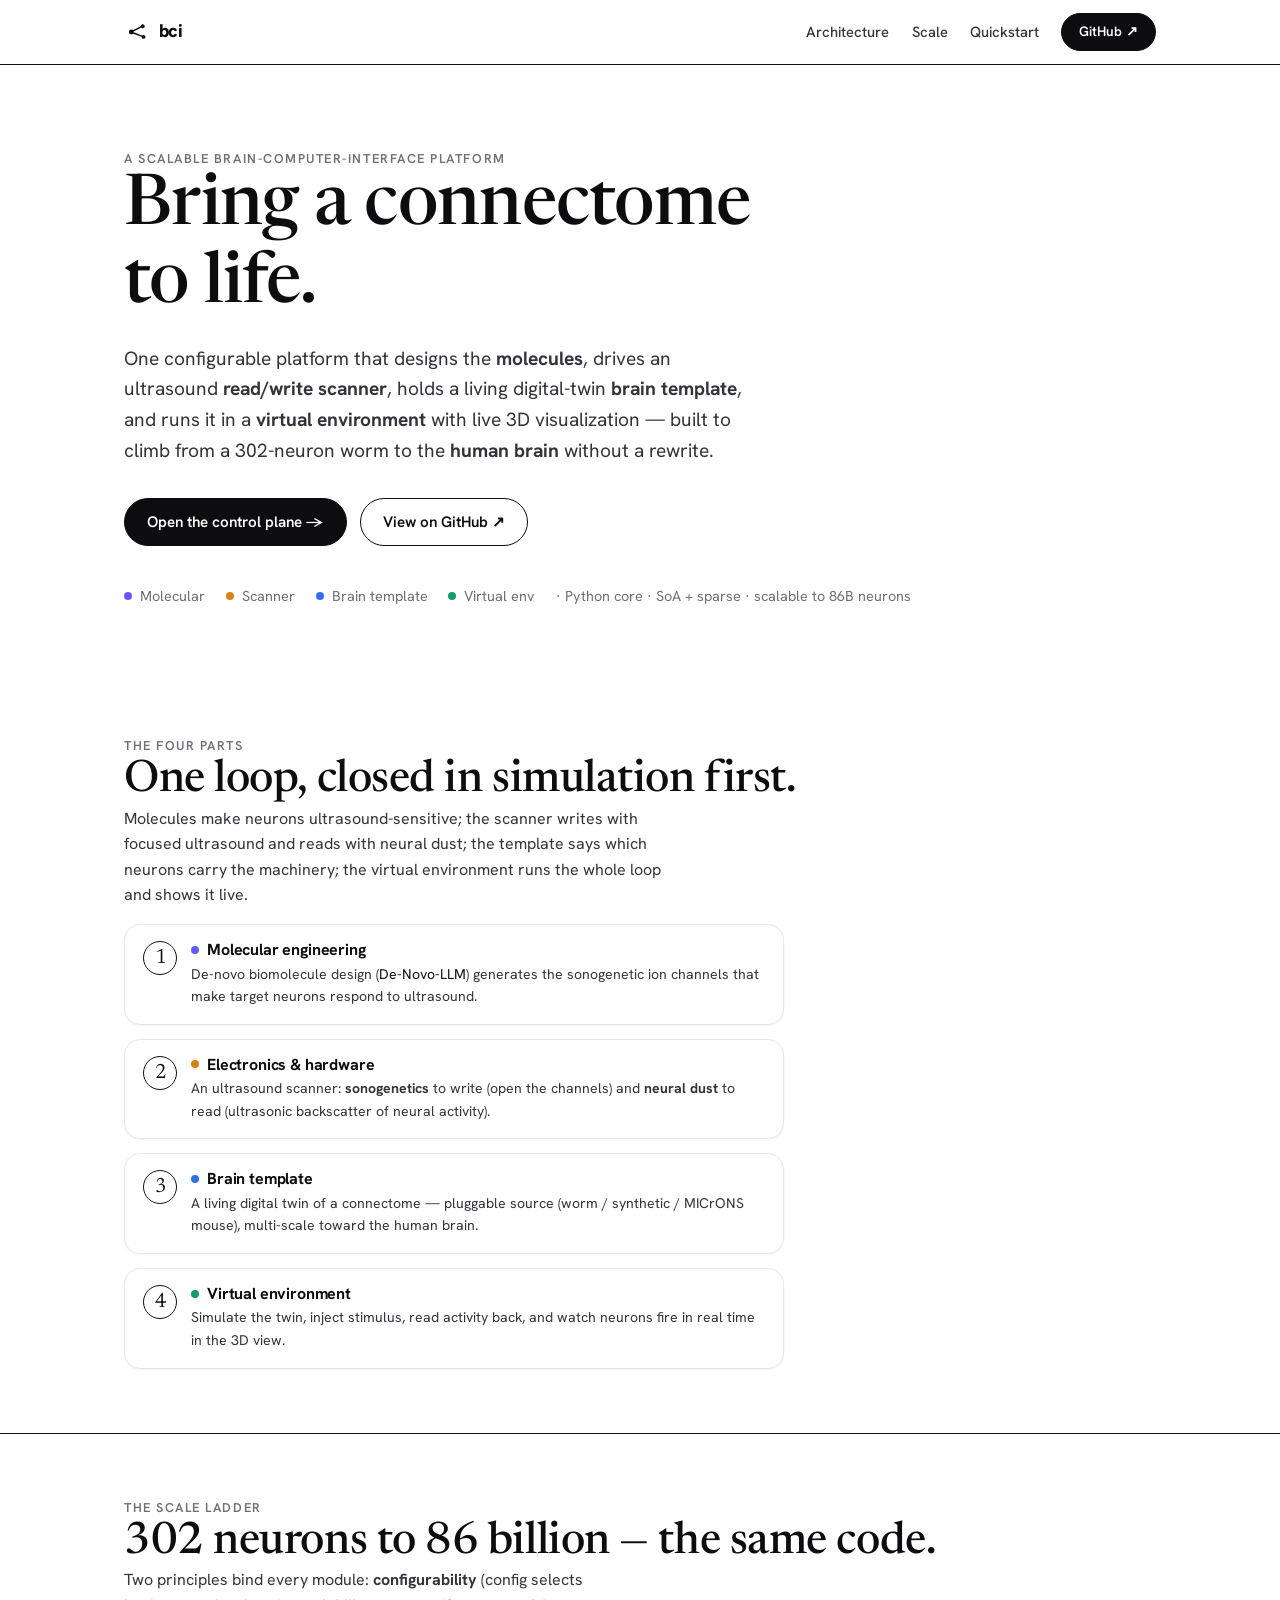
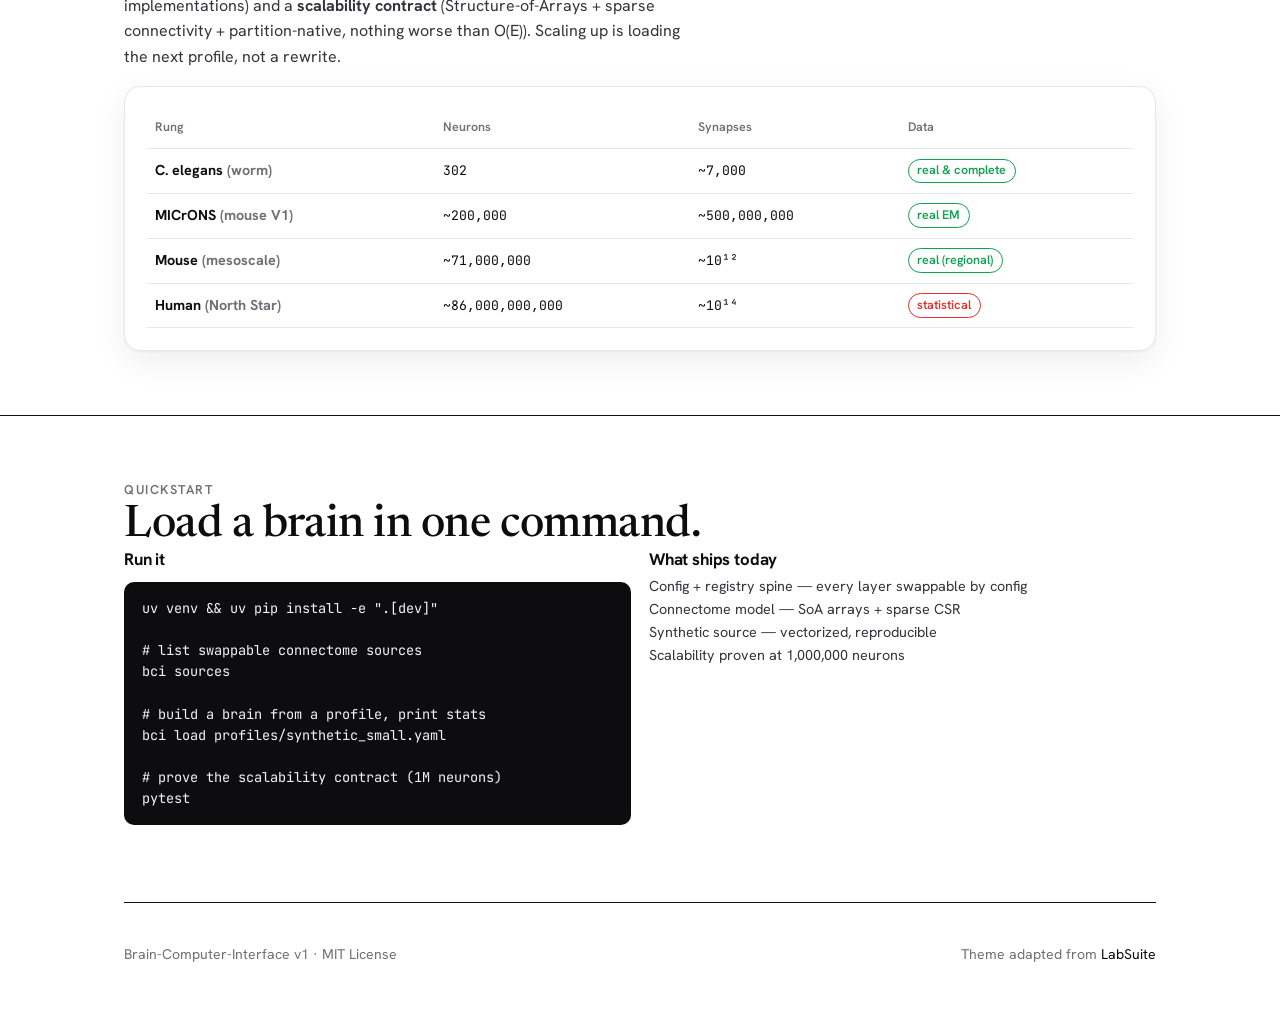
==== docs/index.html @ 8dbe5da9 "Professional repo: MIT license, README with badges, LabSuite-themed GitHub Pages site - LICENSE (MIT" ====
<!doctype html>
<html lang="en">
<head>
  <meta charset="utf-8" />
  <meta name="viewport" content="width=device-width, initial-scale=1" />
  <title>Brain-Computer-Interface — a scalable connectome simulator</title>
  <meta name="description" content="A configurable, scalable platform that brings a connectome to life: molecular design, an ultrasound read/write scanner, a living digital-twin brain template, and a virtual environment with live 3D visualization. Built to climb from a 302-neuron worm to the human brain." />
  <link rel="preconnect" href="https://fonts.googleapis.com" />
  <link rel="preconnect" href="https://fonts.gstatic.com" crossorigin />
  <link href="https://fonts.googleapis.com/css2?family=Newsreader:opsz,wght@6..72,400;6..72,500&family=Hanken+Grotesk:wght@400;500;600;700;800&family=JetBrains+Mono:wght@400;600&display=swap" rel="stylesheet" />
  <link rel="stylesheet" href="assets/theme.css" />
  <style>
    .hero { padding: 84px 0 64px; }
    .hero h1 { max-width: 15ch; }
    .hero .lead { font-size: 1.2rem; max-width: 58ch; margin-top: 1.2rem; }
    .cta-row { display: flex; gap: .8rem; margin-top: 2rem; flex-wrap: wrap; }
    .stack-meta { display: flex; gap: 1.3rem; margin-top: 2.4rem; flex-wrap: wrap; color: var(--muted); font-size: .9rem; }
    .stack-meta span { display: inline-flex; align-items: center; gap: .5rem; }

    .flow { display: grid; gap: 14px; max-width: 660px; margin: 8px 0 0; }
    .flow .node { display: grid; grid-template-columns: auto 1fr; gap: 14px; align-items: start;
      border: 1px solid var(--hair); border-radius: var(--radius); padding: 16px 18px; box-shadow: var(--shadow-sm); background: var(--paper); }
    .flow .node .idx { font-family: var(--serif); font-size: 1.3rem; color: var(--ink); width: 34px; height: 34px; display: grid; place-items: center; border: 1.5px solid var(--rule); border-radius: 50%; }
    .flow .node h3 { font-family: var(--sans); font-weight: 700; font-size: 1rem; display: flex; align-items: center; gap: .5rem; }
    .flow .node p { margin: .25rem 0 0; font-size: .88rem; }

    .features { display: grid; grid-template-columns: repeat(2, 1fr); gap: 18px; }
    @media (max-width: 720px) { .features { grid-template-columns: 1fr; } }
    .feature h3 { font-family: var(--sans); font-weight: 700; font-size: 1.05rem; margin-bottom: .4rem; }
    .feature p { font-size: .9rem; margin: 0; }

    .ladder td:first-child { font-weight: 700; }
    .ladder .mono { font-size: .82rem; }
    .footer { padding: 40px 0 64px; color: var(--muted); font-size: .88rem; display: flex; justify-content: space-between; flex-wrap: wrap; gap: 1rem; }
  </style>
</head>
<body>

  <nav class="nav">
    <div class="wrap">
      <a class="brand" href="./">
        <svg viewBox="0 0 32 32" fill="none" aria-hidden="true">
          <circle cx="9" cy="16" r="3" fill="currentColor"/>
          <circle cx="23" cy="9" r="2.4" fill="currentColor"/>
          <circle cx="24" cy="22" r="2.4" fill="currentColor"/>
          <path d="M11.6 14.7 20.8 9.8M11.7 17.2 21.7 21" stroke="currentColor" stroke-width="1.8" stroke-linecap="round"/>
        </svg>
        bci
      </a>
      <div class="nav-links">
        <a href="#parts">Architecture</a>
        <a href="#scale">Scale</a>
        <a href="#quickstart">Quickstart</a>
        <a class="btn btn-sm" href="https://github.com/sanjaydoc/Brain-Computer-Interface-v1">GitHub ↗</a>
      </div>
    </div>
  </nav>

  <header class="hero">
    <div class="wrap">
      <div class="eyebrow">A scalable brain-computer-interface platform</div>
      <h1>Bring a connectome to life.</h1>
      <p class="lead">One configurable platform that designs the <strong>molecules</strong>, drives an ultrasound <strong>read/write scanner</strong>, holds a living digital-twin <strong>brain template</strong>, and runs it in a <strong>virtual environment</strong> with live 3D visualization — built to climb from a 302-neuron worm to the <strong>human brain</strong> without a rewrite.</p>
      <div class="cta-row">
        <a class="btn" href="app/">Open the control plane →</a>
        <a class="btn ghost" href="https://github.com/sanjaydoc/Brain-Computer-Interface-v1">View on GitHub ↗</a>
      </div>
      <div class="stack-meta">
        <span><i class="dot molecular"></i> Molecular</span>
        <span><i class="dot scanner"></i> Scanner</span>
        <span><i class="dot template"></i> Brain template</span>
        <span><i class="dot venv"></i> Virtual env</span>
        <span>· Python core · SoA + sparse · scalable to 86B neurons</span>
      </div>
    </div>
  </header>

  <section class="section" id="parts">
    <div class="wrap">
      <div class="eyebrow">The four parts</div>
      <h2>One loop, closed in simulation first.</h2>
      <p style="max-width:60ch">Molecules make neurons ultrasound-sensitive; the scanner writes with focused ultrasound and reads with neural dust; the template says which neurons carry the machinery; the virtual environment runs the whole loop and shows it live.</p>
      <div class="flow">
        <div class="node"><div class="idx">1</div><div>
          <h3><i class="dot molecular"></i> Molecular engineering</h3>
          <p>De-novo biomolecule design (<a href="https://github.com/sanjaydoc/De-Novo-LLM">De-Novo-LLM</a>) generates the sonogenetic ion channels that make target neurons respond to ultrasound.</p></div></div>
        <div class="node"><div class="idx">2</div><div>
          <h3><i class="dot scanner"></i> Electronics &amp; hardware</h3>
          <p>An ultrasound scanner: <strong>sonogenetics</strong> to write (open the channels) and <strong>neural dust</strong> to read (ultrasonic backscatter of neural activity).</p></div></div>
        <div class="node"><div class="idx">3</div><div>
          <h3><i class="dot template"></i> Brain template</h3>
          <p>A living digital twin of a connectome — pluggable source (worm / synthetic / MICrONS mouse), multi-scale toward the human brain.</p></div></div>
        <div class="node"><div class="idx">4</div><div>
          <h3><i class="dot venv"></i> Virtual environment</h3>
          <p>Simulate the twin, inject stimulus, read activity back, and watch neurons fire in real time in the 3D view.</p></div></div>
      </div>
    </div>
  </section>

  <section class="section" id="scale">
    <div class="wrap">
      <div class="eyebrow">The scale ladder</div>
      <h2>302 neurons to 86 billion — the same code.</h2>
      <p style="max-width:62ch">Two principles bind every module: <strong>configurability</strong> (config selects implementations) and a <strong>scalability contract</strong> (Structure-of-Arrays + sparse connectivity + partition-native, nothing worse than O(E)). Scaling up is loading the next profile, not a rewrite.</p>
      <div class="card">
        <table class="ladder">
          <thead><tr><th>Rung</th><th>Neurons</th><th>Synapses</th><th>Data</th></tr></thead>
          <tbody>
            <tr><td>C. elegans <span class="muted">(worm)</span></td><td class="mono">302</td><td class="mono">~7,000</td><td><span class="chip allow">real &amp; complete</span></td></tr>
            <tr><td>MICrONS <span class="muted">(mouse V1)</span></td><td class="mono">~200,000</td><td class="mono">~500,000,000</td><td><span class="chip allow">real EM</span></td></tr>
            <tr><td>Mouse <span class="muted">(mesoscale)</span></td><td class="mono">~71,000,000</td><td class="mono">~10¹²</td><td><span class="chip allow">real (regional)</span></td></tr>
            <tr><td>Human <span class="muted">(North Star)</span></td><td class="mono">~86,000,000,000</td><td class="mono">~10¹⁴</td><td><span class="chip deny">statistical</span></td></tr>
          </tbody>
        </table>
      </div>
    </div>
  </section>

  <section class="section" id="quickstart">
    <div class="wrap">
      <div class="eyebrow">Quickstart</div>
      <h2>Load a brain in one command.</h2>
      <div class="features">
        <div class="feature">
          <h3>Run it</h3>
          <pre><code>uv venv &amp;&amp; uv pip install -e ".[dev]"

# list swappable connectome sources
bci sources

# build a brain from a profile, print stats
bci load profiles/synthetic_small.yaml

# prove the scalability contract (1M neurons)
pytest</code></pre>
        </div>
        <div class="feature">
          <h3>What ships today</h3>
          <p class="vitem">Config + registry spine — every layer swappable by config</p>
          <p class="vitem">Connectome model — SoA arrays + sparse CSR</p>
          <p class="vitem">Synthetic source — vectorized, reproducible</p>
          <p class="vitem">Scalability proven at 1,000,000 neurons</p>
        </div>
      </div>
    </div>
  </section>

  <div class="wrap"><hr class="rule" /></div>
  <footer class="footer">
    <div class="wrap" style="display:flex; justify-content:space-between; width:100%; flex-wrap:wrap; gap:1rem;">
      <span>Brain-Computer-Interface v1 · MIT License</span>
      <span>Theme adapted from <a href="https://github.com/sanjaydoc/LabSuite">LabSuite</a></span>
    </div>
  </footer>

</body>
</html>
---- docs/assets/theme.css ----
/* BCI design system -- adapted from the LabSuite theme (github.com/sanjaydoc/LabSuite):
   light, monochrome, editorial. Elegant serif display + humanist sans body,
   thin dark full-width rules, black pill buttons, white cards with soft shadow
   and hairline dividers, generous whitespace. Shared across the marketing page
   (docs/index.html) and the GUI control plane (docs/app/). */

:root {
  --paper: #ffffff;
  --paper-2: #fafafa;
  --ink: #0d0d0f;      /* near-black display + primary text */
  --ink-2: #33333b;    /* dark slate for card body copy */
  --muted: #6f6f78;    /* small grey labels */
  --faint: #9a9aa2;
  --hair: #e7e7ea;     /* light hairline dividers inside cards */
  --rule: #111114;     /* the signature strong dark full-width rule */

  --accent: #0d0d0f;   /* actions are black, like Merge */
  --ok: #12a150;       /* bright green (ALLOW) */
  --ok-bg: #e8f2ec;
  --no: #e0332d;       /* bright red (DENY) */
  --no-bg: #f6ebe9;

  /* small part-accent dots for wayfinding (kept subtle) — the four BCI parts */
  --molecular: #635bff;  /* P1 molecular */
  --scanner: #d98218;    /* P2 hardware / scanner */
  --template: #2f6fed;   /* P3 brain template */
  --venv: #0e9f6e;       /* P4 virtual environment */

  --shadow-sm: 0 1px 2px rgba(16, 16, 20, .05);
  --shadow: 0 1px 2px rgba(16, 16, 20, .04), 0 10px 34px rgba(16, 16, 20, .07);
  --radius: 16px;
  --radius-sm: 10px;
  --pill: 999px;
  --maxw: 1080px;

  --serif: "Newsreader", Georgia, "Times New Roman", serif;
  --sans: "Hanken Grotesk", -apple-system, BlinkMacSystemFont, "Segoe UI", Roboto, Helvetica, Arial, sans-serif;
}

* { box-sizing: border-box; }

html { -webkit-text-size-adjust: 100%; }

body {
  margin: 0;
  background: var(--paper);
  color: var(--ink);
  font-family: var(--sans);
  font-size: 16px;
  line-height: 1.6;
  -webkit-font-smoothing: antialiased;
  text-rendering: optimizeLegibility;
}

a { color: var(--ink); text-decoration: none; }
a:hover { text-decoration: underline; }

h1, h2, h3 { font-family: var(--serif); font-weight: 500; letter-spacing: -0.01em; line-height: 1.1; margin: 0; }
h1 { font-size: clamp(2.6rem, 6vw, 4.4rem); }
h2 { font-size: clamp(1.8rem, 4vw, 2.8rem); }
h3 { font-size: 1.35rem; }

p { margin: 0 0 1rem; color: var(--ink-2); }

.wrap { max-width: var(--maxw); margin: 0 auto; padding: 0 24px; }

/* --- the signature dark rule ------------------------------------------- */
.rule { border: 0; border-top: 1.5px solid var(--rule); margin: 0; }
.section { padding: 64px 0; }
.section + .section { border-top: 1.5px solid var(--rule); }

/* --- small grey label (Merge "Location / Employment Type" style) -------- */
.label {
  font-size: .74rem;
  color: var(--muted);
  letter-spacing: .01em;
  text-transform: none;
  margin-bottom: .25rem;
}
.eyebrow {
  font-size: .8rem;
  letter-spacing: .12em;
  text-transform: uppercase;
  color: var(--muted);
  font-weight: 600;
}

/* --- buttons: Merge-style pills ---------------------------------------- *
 * Two tiers, matching merge.io:
 *   .btn            solid black PILL  — primary CTAs ("Join us! →")
 *   .btn.ghost/.act white OUTLINE pill — secondary/inline ("Upload file")
 * Everything is fully rounded (border-radius: 999px). */
.btn {
  display: inline-flex; align-items: center; justify-content: center; gap: .5rem; white-space: nowrap;
  background: var(--ink); color: #fff;
  font-family: var(--sans); font-weight: 600; font-size: .95rem;
  padding: .68rem 1.4rem; border: 1.5px solid var(--ink); border-radius: 999px; cursor: pointer;
  transition: transform .12s ease, opacity .12s ease, background .12s ease, color .12s ease;
}
.btn:hover { opacity: .9; text-decoration: none; transform: translateY(-1px); }
.btn.ghost { background: transparent; color: var(--ink); border: 1.5px solid var(--ink); }
.btn.ghost:hover { background: var(--ink); color: #fff; opacity: 1; }
.btn:disabled { opacity: .4; cursor: not-allowed; transform: none; }
.btn-sm { padding: .46rem 1.05rem; font-size: .85rem; }

/* Inline/secondary action pill (in tables, cards): light outline, inverts on
   hover. This is the Merge "Upload file" look — far cleaner in a table than a
   solid-black block, and still fully monochrome. */
.btn.act {
  background: var(--paper); color: var(--ink); border: 1.5px solid var(--rule);
  font-weight: 600; font-size: .76rem; padding: .3rem .9rem;
}
.btn.act:hover { background: var(--ink); color: #fff; border-color: var(--ink); opacity: 1; transform: none; }

/* --- cards ------------------------------------------------------------- */
.card {
  background: var(--paper);
  border: 1px solid var(--hair);
  border-radius: var(--radius);
  box-shadow: var(--shadow);
  padding: 22px;
}
.card .divider { border: 0; border-top: 1px solid var(--hair); margin: 14px 0; }

/* --- chips / status ---------------------------------------------------- */
.chip {
  display: inline-flex; align-items: center; gap: .4rem; white-space: nowrap;
  font-size: .78rem; font-weight: 600; line-height: 1.35;
  padding: .18rem .55rem; border-radius: var(--pill);
  border: 1px solid var(--hair); color: var(--ink-2); background: var(--paper-2);
}
/* Status chips: outline pills in the same language as the action buttons —
   bright colored border + text on a transparent ground (no filled blob). */
.chip.allow { color: var(--ok); background: transparent; border: 1.5px solid var(--ok); }
.chip.deny { color: var(--no); background: transparent; border: 1.5px solid var(--no); }
.dot { width: 8px; height: 8px; border-radius: 50%; display: inline-block; }
.dot.molecular { background: var(--molecular); }
.dot.scanner { background: var(--scanner); }
.dot.template { background: var(--template); }
.dot.venv { background: var(--venv); }

/* --- code -------------------------------------------------------------- */
code, pre, .mono { font-family: "JetBrains Mono", ui-monospace, SFMono-Regular, Menlo, Consolas, monospace; }
pre {
  background: #0d0d0f; color: #f4f4f5;
  border-radius: var(--radius-sm); padding: 16px 18px; overflow-x: auto;
  font-size: .85rem; line-height: 1.55;
}
:not(pre) > code {
  background: var(--paper-2); border: 1px solid var(--hair);
  border-radius: 6px; padding: .1rem .35rem; font-size: .85em;
}

/* --- nav --------------------------------------------------------------- */
.nav {
  position: sticky; top: 0; z-index: 20;
  background: rgba(255, 255, 255, .82);
  backdrop-filter: saturate(140%) blur(10px);
  border-bottom: 1.5px solid var(--rule);
}
.nav .wrap { display: flex; align-items: center; justify-content: space-between; height: 64px; }
.brand { display: flex; align-items: center; gap: .55rem; font-weight: 800; font-size: 1.15rem; letter-spacing: -.02em; }
.brand svg { width: 26px; height: 26px; }
.nav-links { display: flex; align-items: center; gap: 1.4rem; }
/* Plain nav links are grey ink; buttons (.btn) keep their own white text --
   scope this rule so it doesn't override the button's colour (specificity clash). */
.nav-links a:not(.btn) { font-size: .92rem; color: var(--ink-2); font-weight: 500; }
.nav-links a:not(.btn):hover { color: var(--ink); }
.nav-links a.btn { color: #fff; }
.nav-links a.btn.ghost { color: var(--ink); }

/* --- tables ------------------------------------------------------------ */
table { border-collapse: collapse; width: 100%; font-size: .9rem; }
th, td { text-align: left; padding: .6rem .5rem; border-bottom: 1px solid var(--hair); }
th { color: var(--muted); font-weight: 600; font-size: .78rem; }

.muted { color: var(--muted); }
.center { text-align: center; }

@media (max-width: 720px) {
  .nav .wrap { height: 56px; gap: .5rem; padding: 0 16px; }
  .brand { font-size: 1rem; gap: .4rem; }
  .brand svg { width: 22px; height: 22px; }
  .brand .muted { display: none; }        /* hide the "control plane" subtitle */
  .nav-links { gap: .55rem; }
  .nav-links a:not(.btn) { display: none; }
  .nav-links .btn-sm { padding: .4rem .7rem; font-size: .82rem; }
  .section { padding: 44px 0; }
}
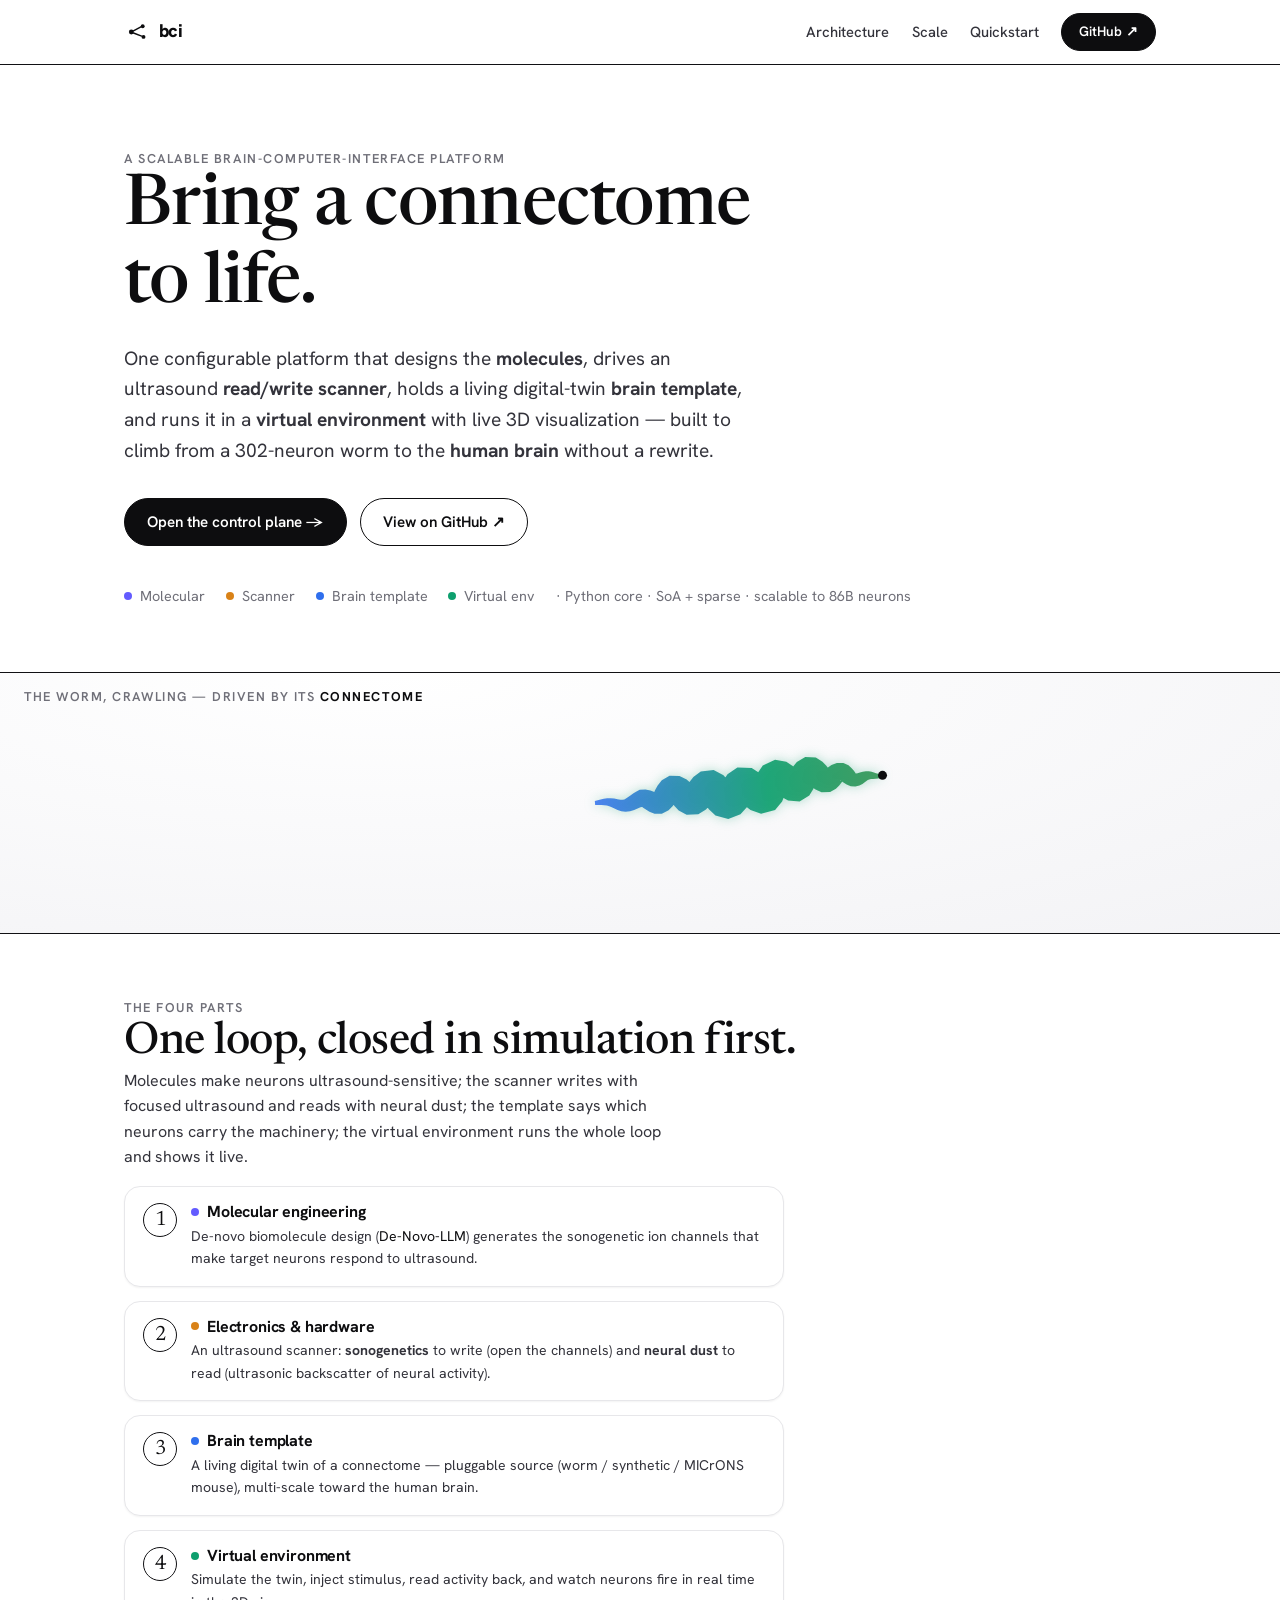
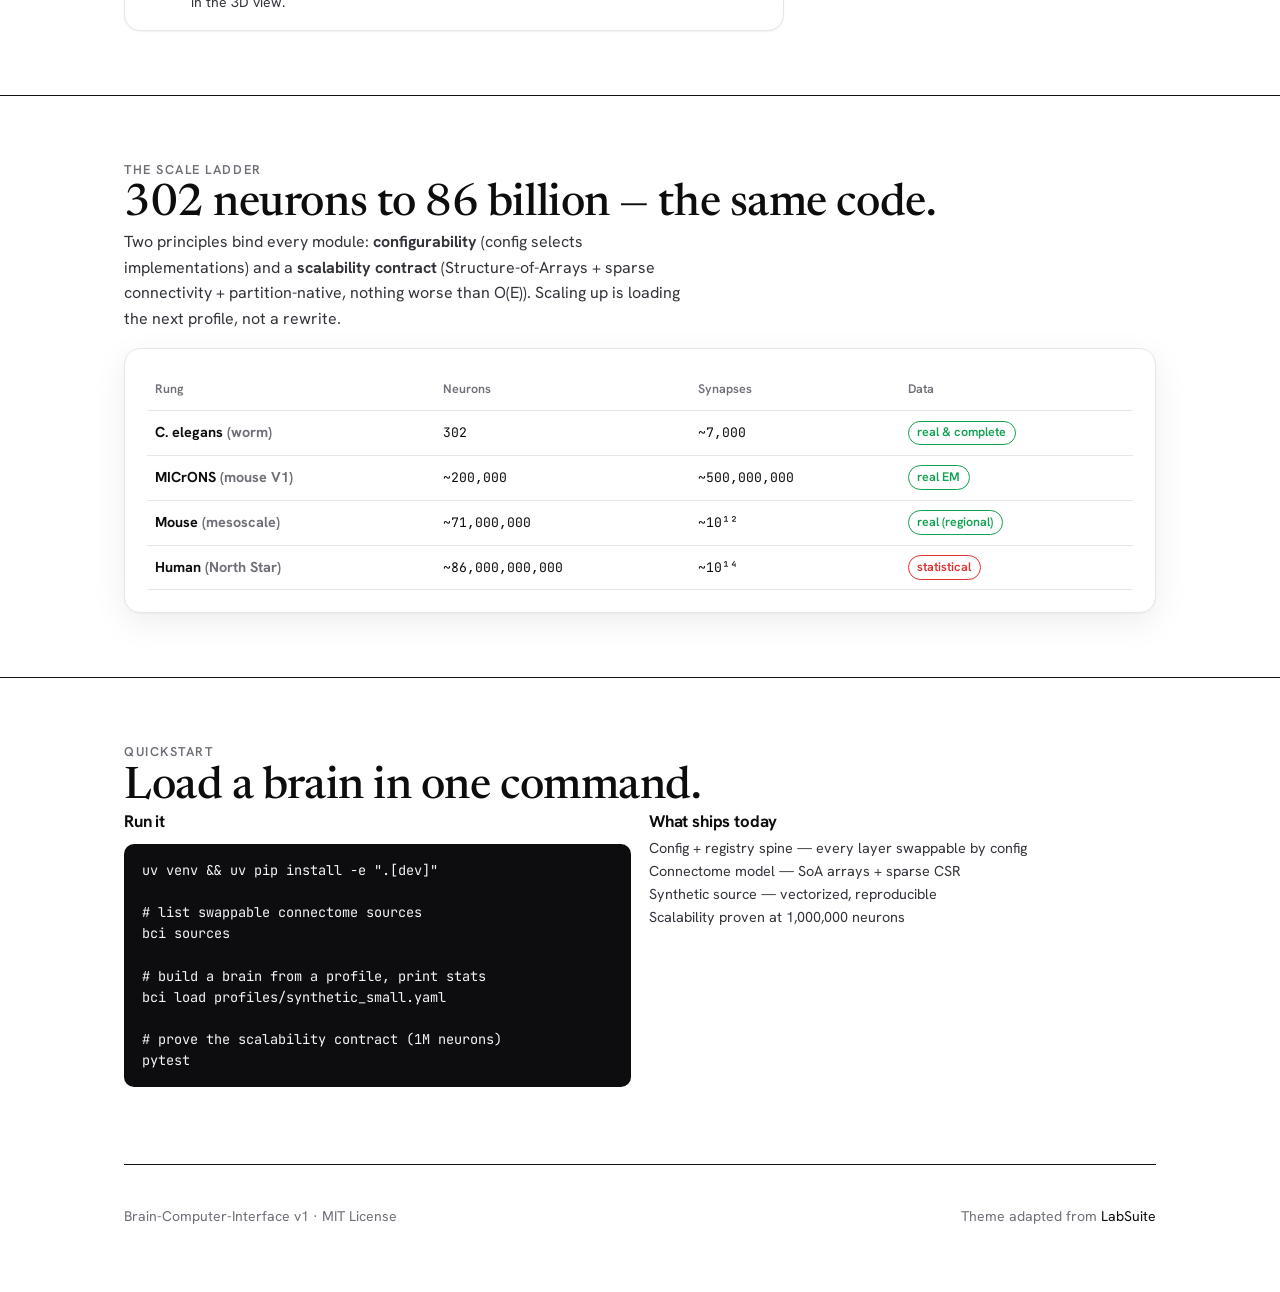
==== commit dd1e8d71: "Live demo: run the brain, write stimuli, watch the worm crawl - js/sim.js: browser LIF over the real" ====
--- a/docs/index.html
+++ b/docs/index.html
@@ -32,6 +32,14 @@
     .ladder td:first-child { font-weight: 700; }
     .ladder .mono { font-size: .82rem; }
     .footer { padding: 40px 0 64px; color: var(--muted); font-size: .88rem; display: flex; justify-content: space-between; flex-wrap: wrap; gap: 1rem; }
+
+    .wormband { border-top: 1.5px solid var(--rule); border-bottom: 1.5px solid var(--rule);
+      background: radial-gradient(120% 160% at 30% 0%, #ffffff 0%, #f1f1f4 100%); position: relative; }
+    .wormband canvas { display: block; width: 100%; height: 260px; }
+    .wormband .cap { position: absolute; top: 14px; left: 24px; font-size: .8rem; letter-spacing: .12em;
+      text-transform: uppercase; color: var(--muted); font-weight: 600; }
+    .wormband .cap b { color: var(--ink); }
+    @media (max-width: 640px) { .wormband canvas { height: 180px; } }
   </style>
 </head>
 <body>
@@ -74,6 +82,26 @@
       </div>
     </div>
   </header>
+
+  <div class="wormband">
+    <div class="cap">the worm, crawling — driven by its <b>connectome</b></div>
+    <canvas id="hero-worm"></canvas>
+  </div>
+
+  <script type="module">
+    import { WormViz } from './app/js/worm2d.js';
+    const worm = new WormViz(document.getElementById('hero-worm'), { bodyLen: 110, width: 17, base: 1.7 });
+    addEventListener('resize', () => worm.resize());
+    let t = 0, cmd = 0.6, nextTurn = 220;
+    (function loop() {
+      t++;
+      if (t > nextTurn) { cmd = Math.random() < 0.32 ? -1 : 0.7; nextTurn = t + 160 + Math.random() * 260; }
+      cmd += (0.6 - cmd) * 0.008;               // relax toward forward crawl
+      const act = 0.28 + 0.18 * Math.sin(t * 0.05) + (cmd < 0 ? 0.32 : 0);
+      worm.frame({ drive: 0.5 + 1.2 * Math.abs(cmd) + act, dir: cmd < -0.05 ? -1 : 1, activity: act, turn: cmd < 0 ? 0.6 : 0 });
+      requestAnimationFrame(loop);
+    })();
+  </script>
 
   <section class="section" id="parts">
     <div class="wrap">
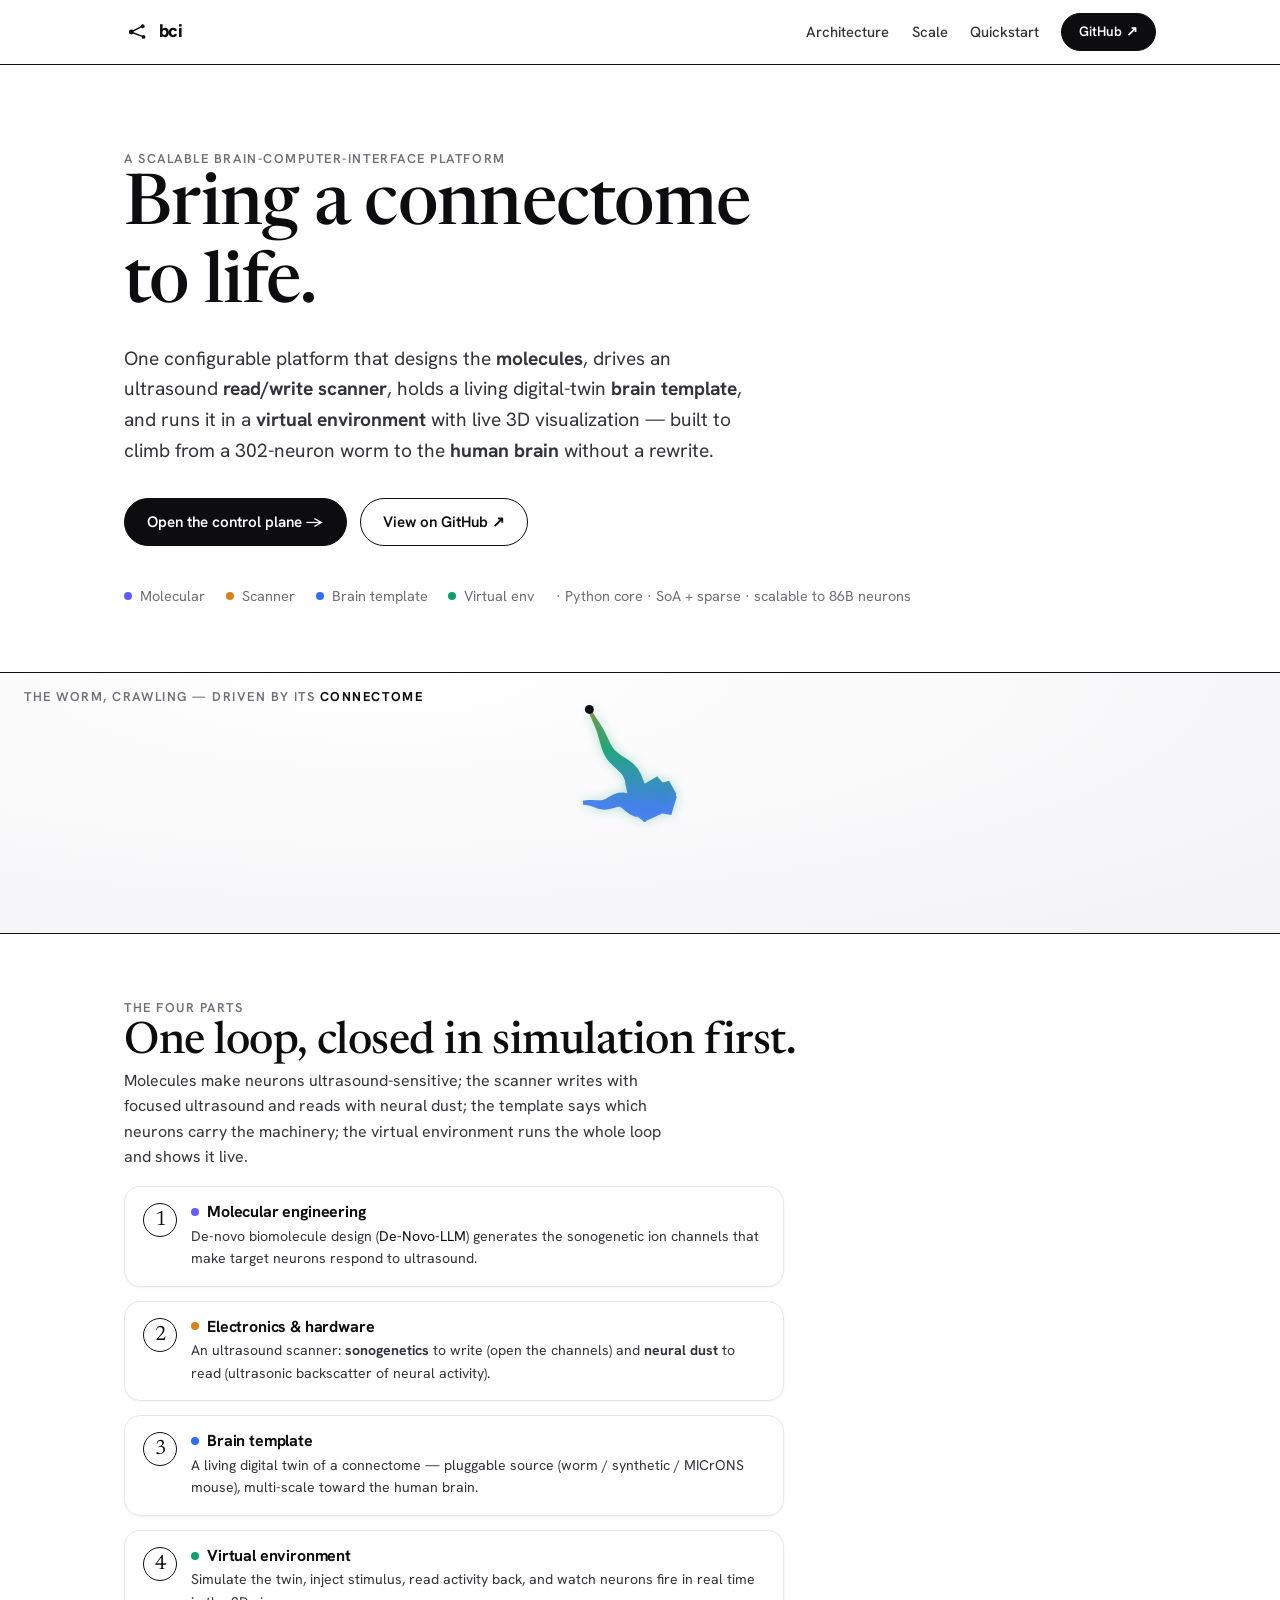
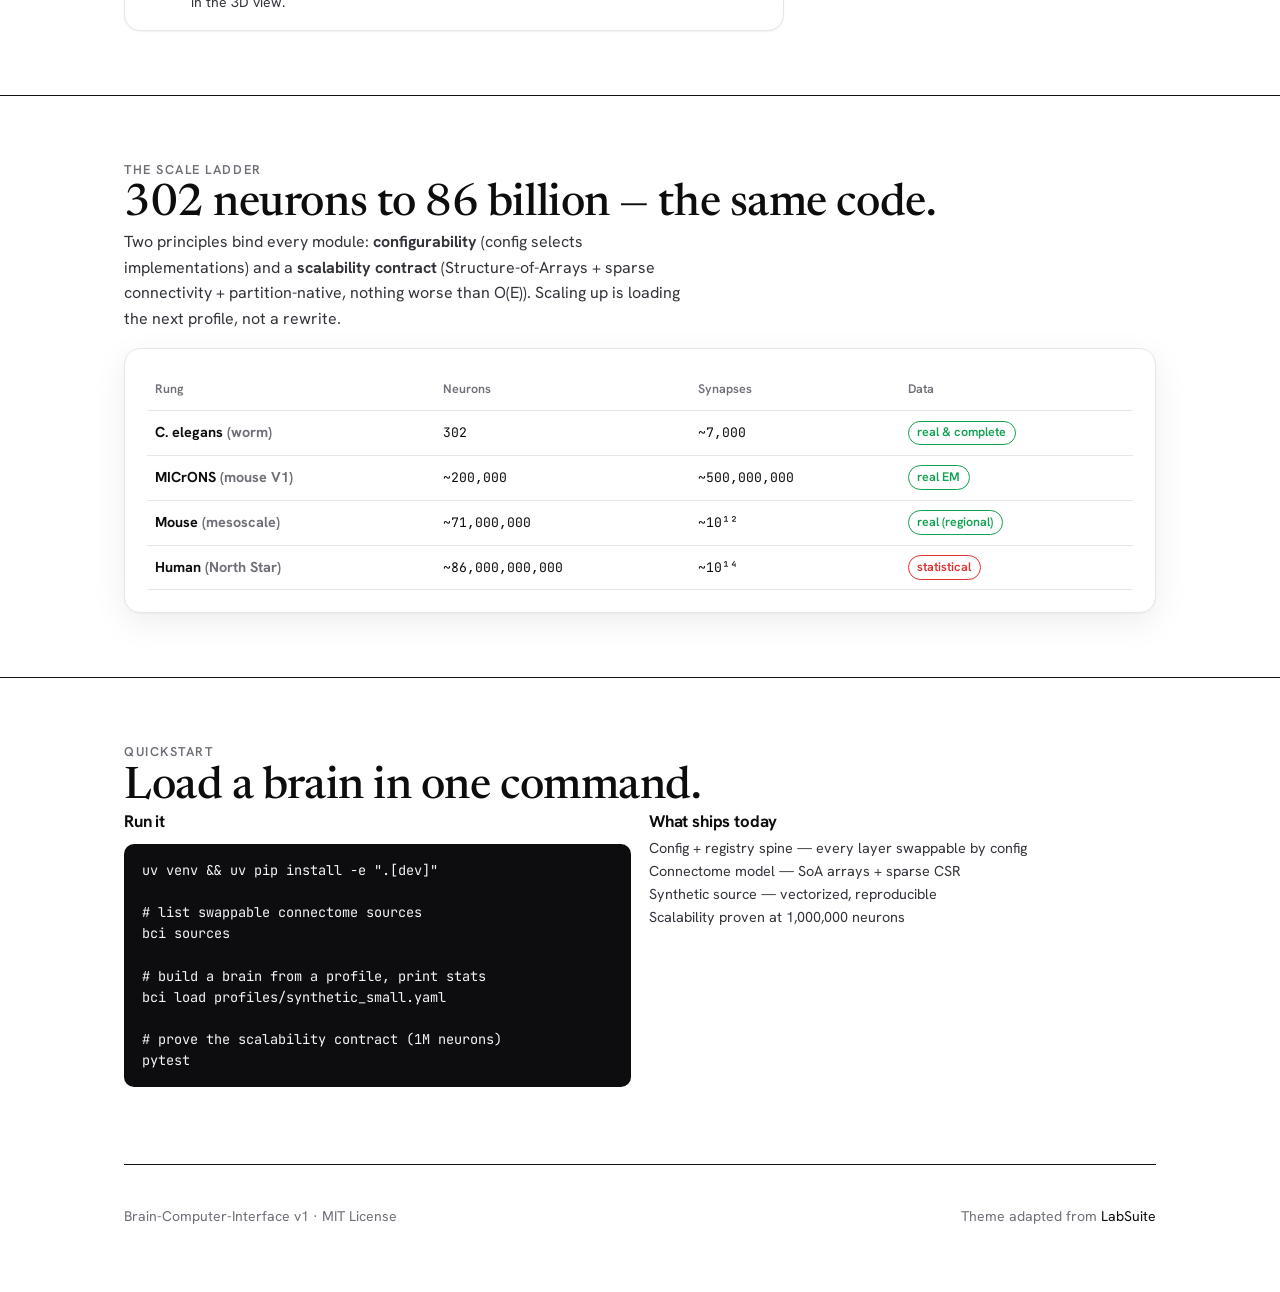
==== commit 4e92cd0b: "Emergent sim + mobile fix - sim now fully emergent: per-neuron synaptic normalization; locomotion de" ====
--- a/docs/index.html
+++ b/docs/index.html
@@ -89,18 +89,27 @@
   </div>
 
   <script type="module">
+    // The hero worm is driven by a real LIF simulation of the connectome — the same
+    // BrainSim the control plane uses. It periodically drives the forward/reverse command
+    // circuits, and locomotion is decoded live from the command neurons.
     import { WormViz } from './app/js/worm2d.js';
+    import { BrainSim } from './app/js/sim.js';
     const worm = new WormViz(document.getElementById('hero-worm'), { bodyLen: 110, width: 17, base: 1.7 });
     addEventListener('resize', () => worm.resize());
-    let t = 0, cmd = 0.6, nextTurn = 220;
-    (function loop() {
-      t++;
-      if (t > nextTurn) { cmd = Math.random() < 0.32 ? -1 : 0.7; nextTurn = t + 160 + Math.random() * 260; }
-      cmd += (0.6 - cmd) * 0.008;               // relax toward forward crawl
-      const act = 0.28 + 0.18 * Math.sin(t * 0.05) + (cmd < 0 ? 0.32 : 0);
-      worm.frame({ drive: 0.5 + 1.2 * Math.abs(cmd) + act, dir: cmd < -0.05 ? -1 : 1, activity: act, turn: cmd < 0 ? 0.6 : 0 });
-      requestAnimationFrame(loop);
-    })();
+    fetch('./app/data/celegans.json').then((r) => r.json()).then((d) => {
+      const sim = new BrainSim(d);
+      let t = 0, nextStim = 60;
+      (function loop() {
+        t++;
+        for (let s = 0; s < 2; s++) sim.step();
+        if (t > nextStim) { sim.stimulateRole(Math.random() < 0.4 ? 'rev' : 'fwd'); nextStim = t + 80 + Math.random() * 150; }
+        const loco = sim.locomotion();
+        let mean = 0; for (let i = 0; i < sim.n; i++) mean += sim.act[i]; mean /= sim.n;
+        const active = mean > 0.015, dir = loco < -0.02 ? -1 : 1;
+        worm.frame({ drive: active ? 0.5 + 1.7 * Math.abs(loco) + 1.2 * mean : 0.22, dir, activity: mean, turn: dir < 0 ? 0.6 : 0 });
+        requestAnimationFrame(loop);
+      })();
+    });
   </script>
 
   <section class="section" id="parts">
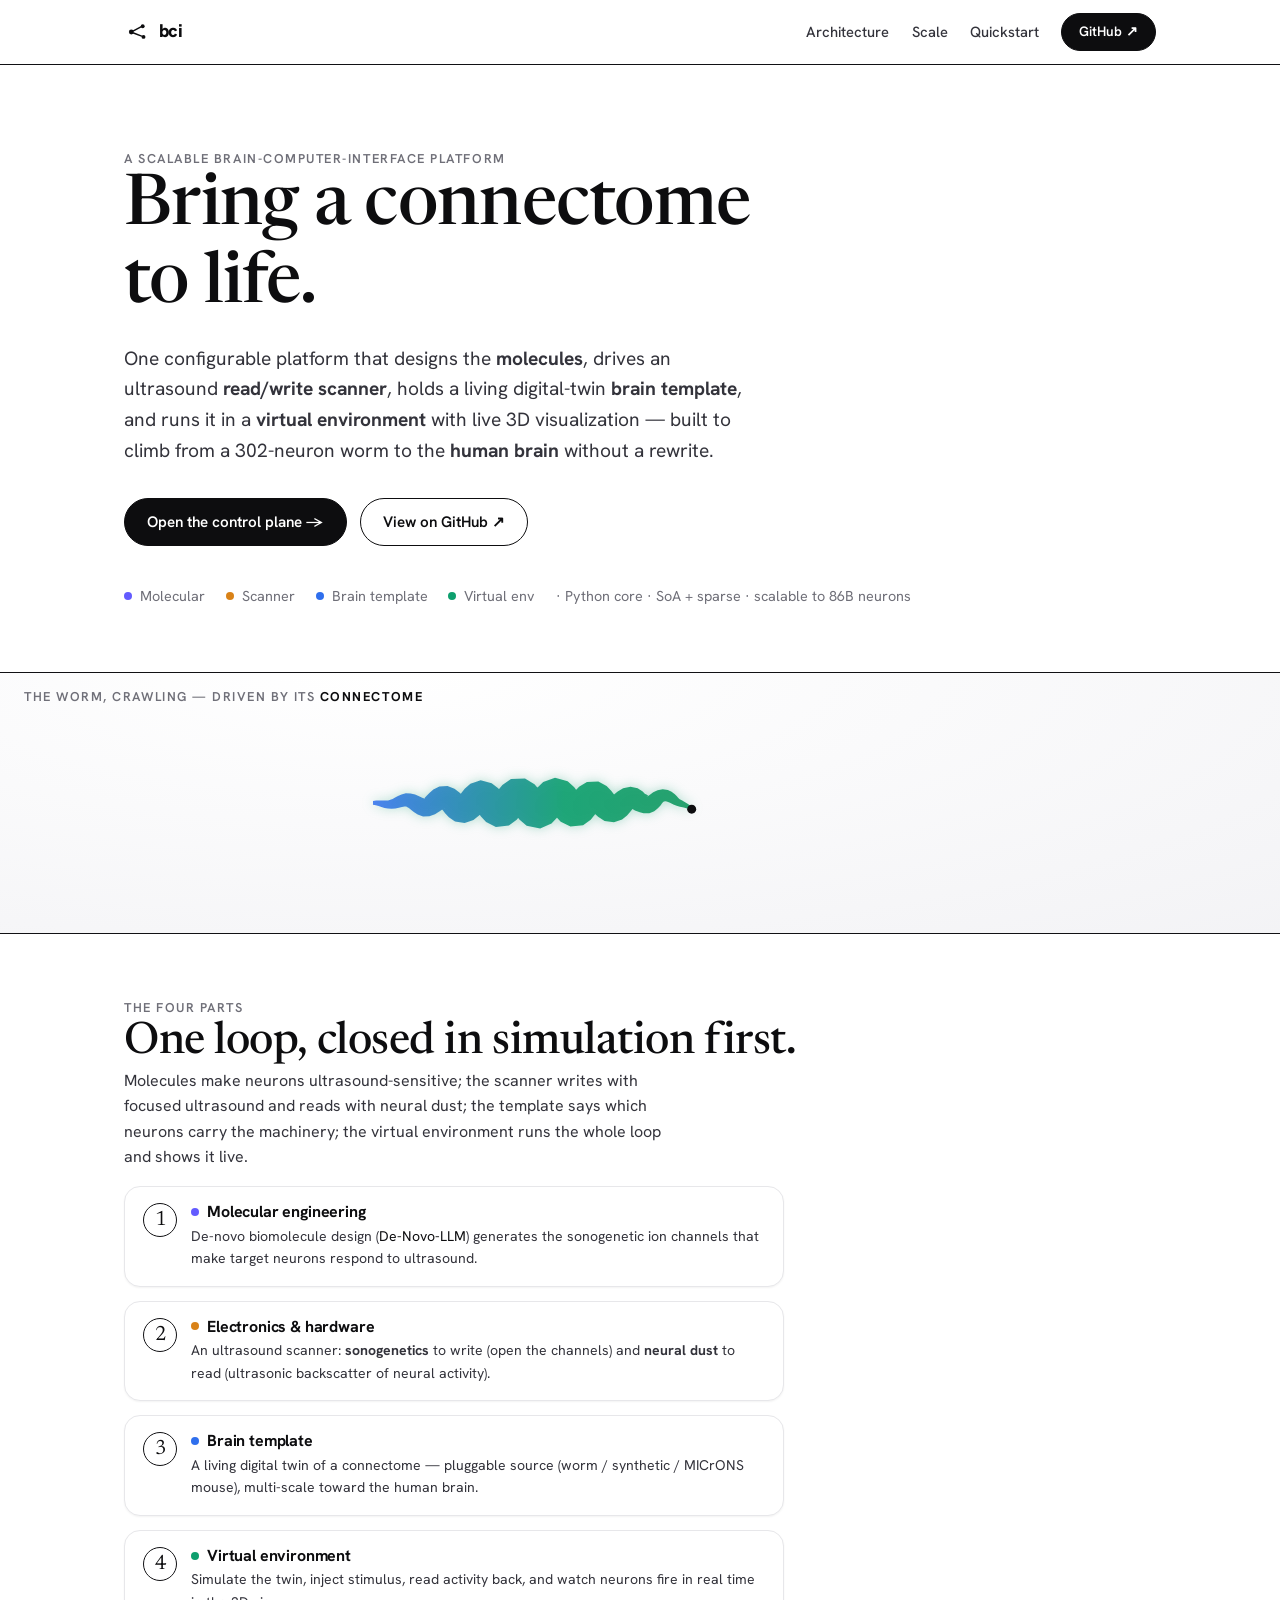
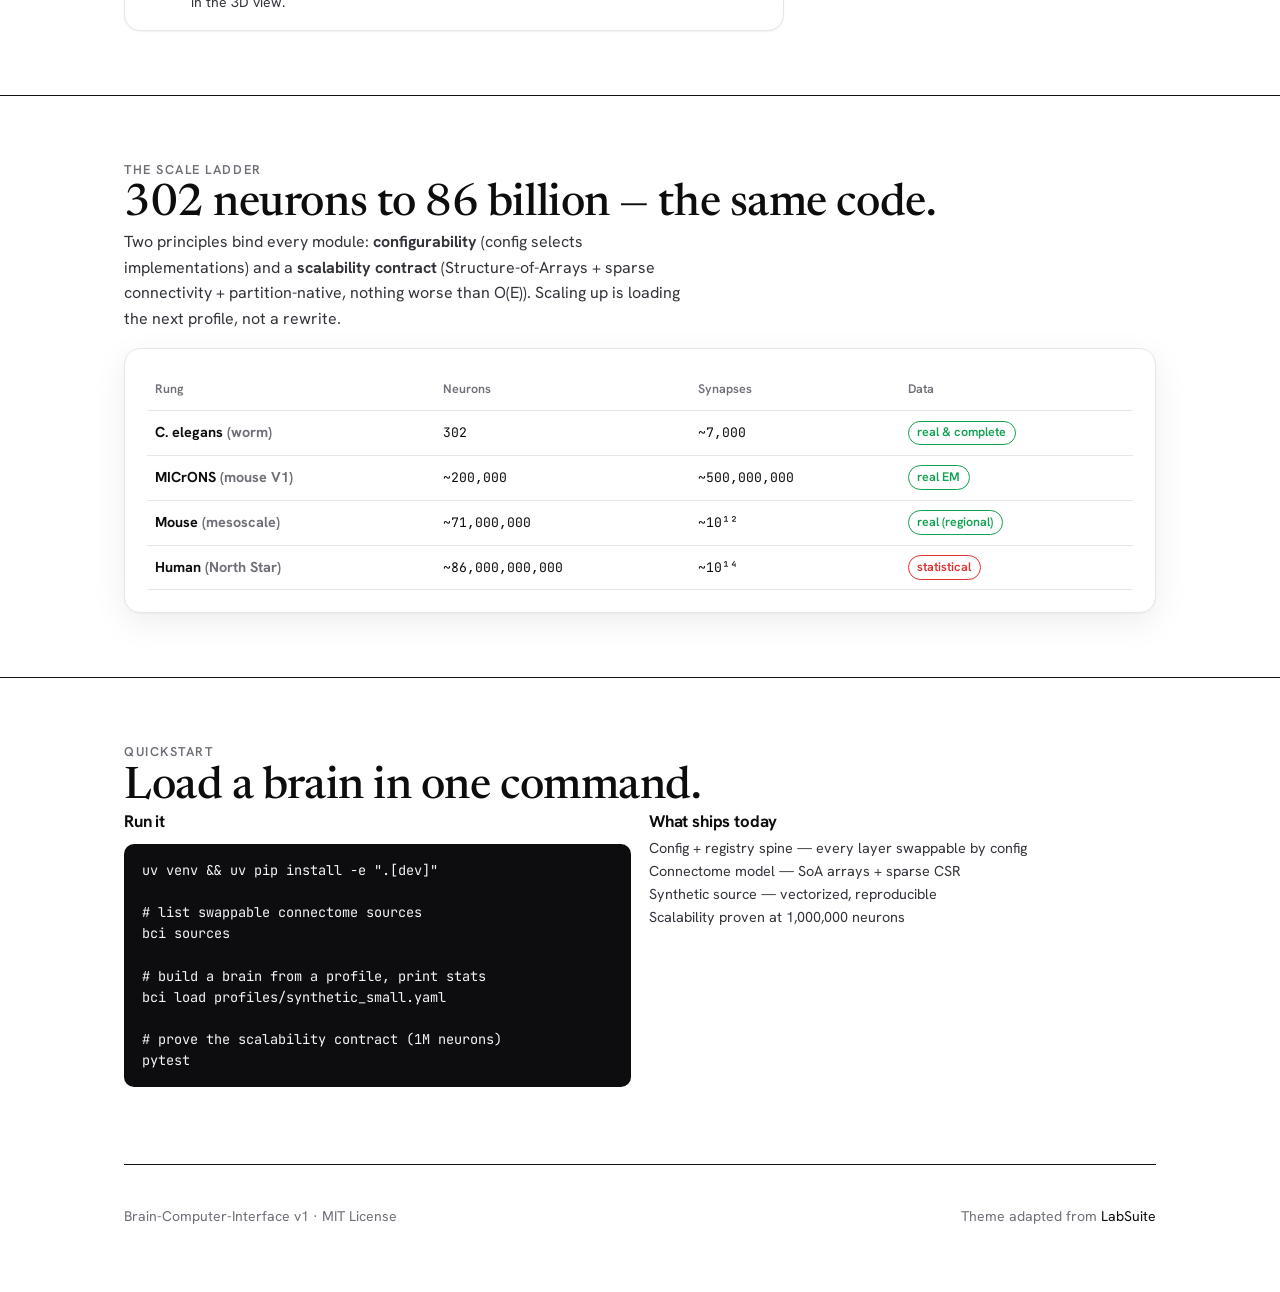
==== commit 9967d6f1: "Genuinely emergent motion + P5 panels + CI - worm motion is now 100% connectome-derived: removed idl" ====
--- a/docs/index.html
+++ b/docs/index.html
@@ -97,16 +97,15 @@
     const worm = new WormViz(document.getElementById('hero-worm'), { bodyLen: 110, width: 17, base: 1.7 });
     addEventListener('resize', () => worm.resize());
     fetch('./app/data/celegans.json').then((r) => r.json()).then((d) => {
-      const sim = new BrainSim(d);
-      let t = 0, nextStim = 60;
+      const sim = new BrainSim(d);  // spontaneously active — no scripted stimulus
+      let smAct = 0, smLoco = 0;
       (function loop() {
-        t++;
         for (let s = 0; s < 2; s++) sim.step();
-        if (t > nextStim) { sim.stimulateRole(Math.random() < 0.4 ? 'rev' : 'fwd'); nextStim = t + 80 + Math.random() * 150; }
-        const loco = sim.locomotion();
         let mean = 0; for (let i = 0; i < sim.n; i++) mean += sim.act[i]; mean /= sim.n;
-        const active = mean > 0.015, dir = loco < -0.02 ? -1 : 1;
-        worm.frame({ drive: active ? 0.5 + 1.7 * Math.abs(loco) + 1.2 * mean : 0.22, dir, activity: mean, turn: dir < 0 ? 0.6 : 0 });
+        smAct = smAct * 0.9 + mean * 0.1;                          // neuromuscular smoothing
+        smLoco = smLoco * 0.9 + sim.locomotion() * 0.1;            // decoded from command neurons
+        const dir = smLoco < -0.02 ? -1 : 1;                       // direction emerges from the connectome
+        worm.frame({ drive: smAct > 0.02 ? 0.15 + 3.3 * smAct + 1.2 * Math.abs(smLoco) : 0, dir, activity: smAct, turn: dir < 0 ? 0.6 : 0 });
         requestAnimationFrame(loop);
       })();
     });
